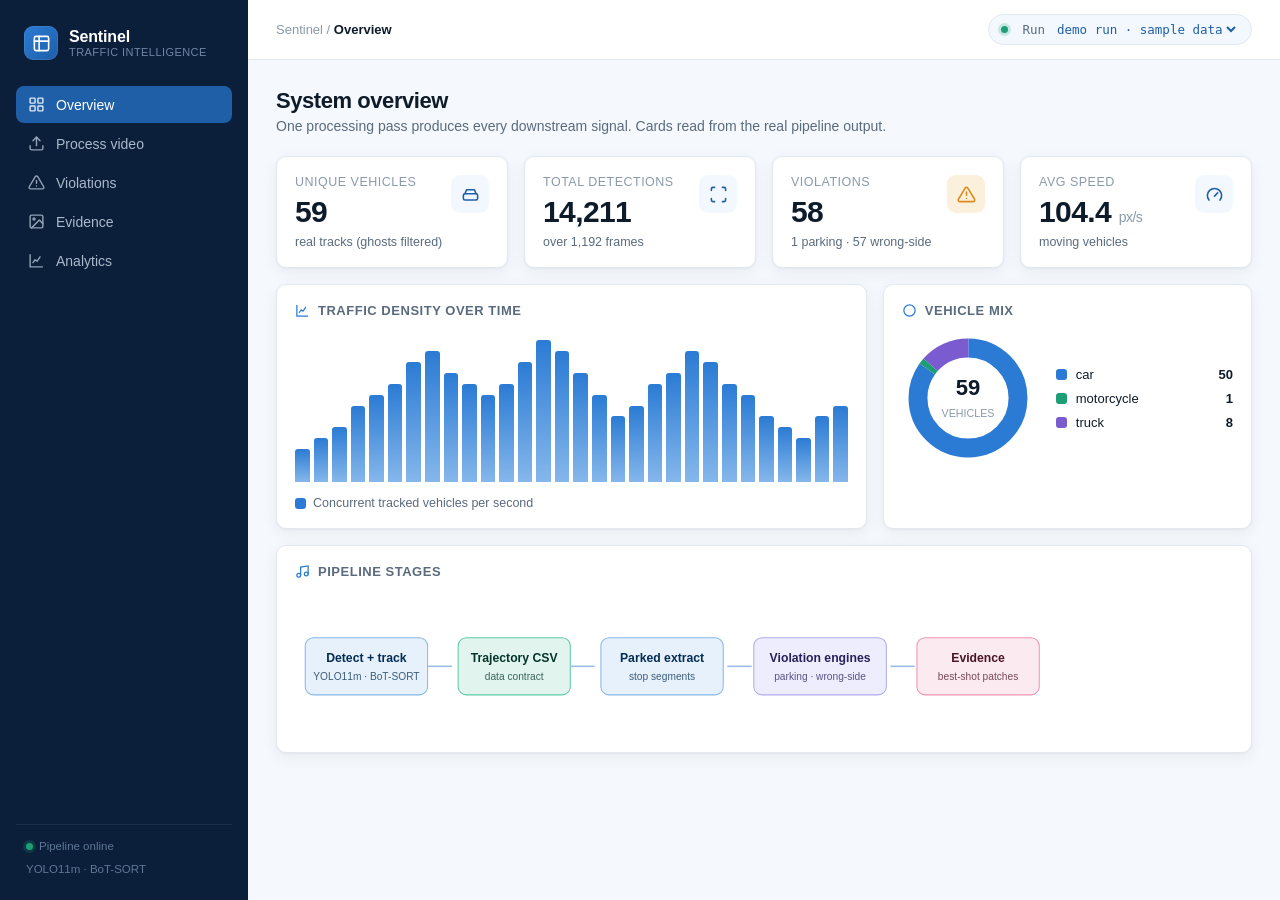
==== index-2.html @ f1db7c46 "Add files via upload" ====
<!DOCTYPE html>
<html lang="en">
<head>
<meta charset="utf-8">
<meta name="viewport" content="width=device-width, initial-scale=1">
<title>Traffic Violation Dashboard</title>
<style>
:root {
  --navy-900:#0B1F3A; --navy-800:#102a4c; --blue-600:#1E5FA8; --blue-500:#2B7BD4;
  --blue-100:#E6F1FB; --blue-50:#F2F8FD; --ink:#0E1B2A; --slate:#5A6B7E; --mist:#8A99AB;
  --line:#E2E9F1; --surface:#FFFFFF; --canvas:#F5F8FC;
  --amber:#E08A1E; --amber-bg:#FBF0DC; --green:#1D9E75; --green-bg:#E1F5EE;
  --red:#C8442E; --red-bg:#FBE9E5;
  --mono:ui-monospace,"SF Mono","Roboto Mono",Menlo,monospace;
  --sans:-apple-system,BlinkMacSystemFont,"Segoe UI",Roboto,Helvetica,Arial,sans-serif;
  --r:10px; --shadow:0 1px 2px rgba(11,31,58,.04),0 4px 16px rgba(11,31,58,.06);
}
*{box-sizing:border-box;margin:0;padding:0}
html,body{height:100%}
body{font-family:var(--sans);background:var(--canvas);color:var(--ink);-webkit-font-smoothing:antialiased;display:grid;grid-template-columns:248px 1fr;min-height:100vh}

.sidebar{background:var(--navy-900);color:#cdd9e8;display:flex;flex-direction:column;padding:22px 16px;position:sticky;top:0;height:100vh}
.brand{display:flex;align-items:center;gap:11px;padding:4px 8px 22px}
.brand .mark{width:34px;height:34px;border-radius:9px;background:linear-gradient(135deg,var(--blue-500),var(--blue-600));display:grid;place-items:center;flex:none;box-shadow:0 0 0 1px rgba(255,255,255,.08) inset}
.brand .mark svg{width:19px;height:19px}
.brand h1{font-size:16px;font-weight:600;color:#fff;letter-spacing:-.01em;line-height:1.1}
.brand .tag{font-size:11px;color:#6f87a6;letter-spacing:.04em;text-transform:uppercase}
.nav{display:flex;flex-direction:column;gap:2px;margin-top:4px}
.nav a{display:flex;align-items:center;gap:11px;padding:10px 12px;border-radius:8px;color:#aab9cc;text-decoration:none;font-size:14px;font-weight:450;transition:background .14s,color .14s}
.nav a svg{width:17px;height:17px;flex:none;opacity:.85}
.nav a:hover{background:rgba(255,255,255,.05);color:#e6eef8}
.nav a.active{background:var(--blue-600);color:#fff}
.sidebar .foot{margin-top:auto;font-size:11.5px;color:#5f7794;line-height:1.6;padding:12px 10px 0;border-top:1px solid rgba(255,255,255,.07)}
.dot-live{display:inline-block;width:7px;height:7px;border-radius:50%;background:var(--green);margin-right:6px;box-shadow:0 0 0 3px rgba(29,158,117,.2)}

.main{min-width:0;display:flex;flex-direction:column}
.topbar{height:60px;background:var(--surface);border-bottom:1px solid var(--line);display:flex;align-items:center;justify-content:space-between;padding:0 28px;position:sticky;top:0;z-index:10}
.topbar .crumb{font-size:13px;color:var(--mist)}
.topbar .crumb b{color:var(--ink);font-weight:600}
.run-pill{font-size:12.5px;font-family:var(--mono);color:var(--slate);background:var(--blue-50);border:1px solid var(--line);padding:6px 12px;border-radius:20px;display:flex;align-items:center;gap:8px}
.run-pill select{border:none;background:transparent;font:inherit;color:var(--blue-600);cursor:pointer;outline:none}
.content{padding:28px;max-width:1180px;width:100%}
.page{display:none}.page.show{display:block;animation:fade .25s ease}
@keyframes fade{from{opacity:0;transform:translateY(6px)}to{opacity:1;transform:none}}
.page-head{margin-bottom:22px}
.page-head h2{font-size:22px;font-weight:600;letter-spacing:-.02em}
.page-head p{color:var(--slate);font-size:14px;margin-top:4px}

.grid{display:grid;gap:16px}
.cols-4{grid-template-columns:repeat(4,1fr)}.cols-3{grid-template-columns:repeat(3,1fr)}.cols-2{grid-template-columns:1.6fr 1fr}
@media(max-width:1000px){.cols-4{grid-template-columns:repeat(2,1fr)}.cols-2,.cols-3{grid-template-columns:1fr}}
.card{background:var(--surface);border:1px solid var(--line);border-radius:var(--r);padding:18px;box-shadow:var(--shadow)}
.card h3{font-size:13px;font-weight:600;color:var(--slate);text-transform:uppercase;letter-spacing:.04em;margin-bottom:14px;display:flex;align-items:center;gap:8px}
.card h3 svg{width:15px;height:15px;color:var(--blue-500)}
.stat .label{font-size:12.5px;color:var(--mist);text-transform:uppercase;letter-spacing:.04em}
.stat .value{font-size:30px;font-weight:650;letter-spacing:-.02em;margin-top:6px;font-variant-numeric:tabular-nums}
.stat .value small{font-size:14px;color:var(--mist);font-weight:500}
.stat .sub{font-size:12.5px;color:var(--slate);margin-top:6px}
.stat .ic{float:right;width:38px;height:38px;border-radius:9px;background:var(--blue-50);display:grid;place-items:center}
.stat .ic svg{width:19px;height:19px;color:var(--blue-600)}
.stat.alert .ic{background:var(--amber-bg)}.stat.alert .ic svg{color:var(--amber)}

table{width:100%;border-collapse:collapse;font-size:13.5px}
th{text-align:left;font-size:11.5px;text-transform:uppercase;letter-spacing:.04em;color:var(--mist);font-weight:600;padding:0 14px 11px;border-bottom:1px solid var(--line)}
td{padding:13px 14px;border-bottom:1px solid var(--blue-50);vertical-align:middle}
tr:last-child td{border-bottom:none}
tr:hover td{background:var(--blue-50)}
.mono{font-family:var(--mono);font-size:12.5px}
.id-chip{font-family:var(--mono);font-size:12px;background:var(--navy-900);color:#bcd2ee;padding:3px 8px;border-radius:5px}
.badge{display:inline-flex;align-items:center;gap:6px;font-size:12px;font-weight:600;padding:4px 10px;border-radius:16px}
.badge.parking{background:var(--amber-bg);color:#8a5410}
.badge.wrong{background:var(--red-bg);color:#8f2a19}
.badge.cls{background:var(--blue-50);color:var(--blue-600)}
.conf-bar{height:6px;background:var(--line);border-radius:4px;width:70px;overflow:hidden;display:inline-block;vertical-align:middle}
.conf-bar>i{display:block;height:100%;background:var(--blue-500)}

.drop{border:2px dashed var(--sky-line,#85B7EB);border-radius:14px;background:var(--blue-50);padding:46px 20px;text-align:center;cursor:pointer;transition:background .15s,border-color .15s}
.drop:hover,.drop.over{background:#E9F3FD;border-color:var(--blue-500)}
.drop .big{width:54px;height:54px;border-radius:13px;background:#fff;box-shadow:var(--shadow);display:grid;place-items:center;margin:0 auto 14px}
.drop .big svg{width:26px;height:26px;color:var(--blue-600)}
.drop h4{font-size:16px;font-weight:600}
.drop p{color:var(--slate);font-size:13px;margin-top:5px}
.btn{font:inherit;font-weight:600;font-size:14px;border:none;cursor:pointer;padding:11px 20px;border-radius:9px;background:var(--blue-600);color:#fff;transition:background .14s}
.btn:hover{background:var(--blue-500)}.btn:disabled{background:var(--mist);cursor:default}
.btn.ghost{background:#fff;color:var(--blue-600);border:1px solid var(--line)}
.btn.sm{padding:8px 14px;font-size:13px}

.pipe-steps{display:flex;gap:0;margin-top:8px}
.pstep{flex:1;display:flex;flex-direction:column;align-items:center;gap:8px;position:relative}
.pstep:not(:last-child)::after{content:"";position:absolute;top:17px;left:50%;width:100%;height:2px;background:var(--line);z-index:0}
.pstep .ring{width:36px;height:36px;border-radius:50%;background:#fff;border:2px solid var(--line);display:grid;place-items:center;z-index:1;color:var(--mist);transition:all .2s}
.pstep .ring svg{width:16px;height:16px}
.pstep.active .ring{border-color:var(--blue-500);color:var(--blue-600);box-shadow:0 0 0 4px var(--blue-50)}
.pstep.done .ring{background:var(--green);border-color:var(--green);color:#fff}
.pstep .lbl{font-size:11px;color:var(--slate);font-weight:500;text-align:center}
.pstep.active .lbl,.pstep.done .lbl{color:var(--ink)}

.video-wrap{background:var(--navy-900);border-radius:var(--r);overflow:hidden;aspect-ratio:16/9;display:grid;place-items:center}
.video-wrap video{width:100%;height:100%;object-fit:contain}
.video-wrap .placeholder{color:#5f7794;font-size:13px;text-align:center}
.video-wrap .placeholder svg{width:30px;height:30px;margin-bottom:8px;opacity:.6}
.empty{text-align:center;padding:48px 20px;color:var(--mist)}
.empty svg{width:38px;height:38px;opacity:.4;margin-bottom:10px}
.empty p{font-size:14px}
.note{font-size:12.5px;color:var(--slate);background:var(--blue-50);border-left:3px solid #85B7EB;padding:10px 14px;border-radius:0 8px 8px 0;margin-top:14px}
.note.amber{background:var(--amber-bg);border-left-color:var(--amber);color:#7a4d10}
.legend{display:flex;gap:18px;flex-wrap:wrap;font-size:12.5px;color:var(--slate);margin-top:14px}
.legend span{display:flex;align-items:center;gap:7px}
.legend i{width:11px;height:11px;border-radius:3px}
.bars{display:flex;align-items:flex-end;gap:4px;height:150px;padding-top:8px}
.bars .bar{flex:1;background:linear-gradient(var(--blue-500),#85B7EB);border-radius:3px 3px 0 0;min-height:3px;transition:height .4s}
.bars .bar:hover{background:var(--blue-600)}
.donut-wrap{display:flex;align-items:center;gap:22px}
.donut{width:132px;height:132px;flex:none}
.donut-legend{display:flex;flex-direction:column;gap:9px;font-size:13px;flex:1}
.donut-legend .row{display:flex;align-items:center;gap:9px}
.donut-legend .row i{width:11px;height:11px;border-radius:3px;flex:none}
.donut-legend .row b{margin-left:auto;font-variant-numeric:tabular-nums}
.spinner{width:16px;height:16px;border:2px solid var(--blue-100);border-top-color:var(--blue-500);border-radius:50%;animation:spin .7s linear infinite;display:inline-block;vertical-align:middle}
@keyframes spin{to{transform:rotate(360deg)}}

/* zone drawer */
.mode-btn{font:inherit;font-size:13px;font-weight:600;padding:9px 14px;border-radius:8px;border:1px solid var(--line);background:#fff;color:var(--slate);cursor:pointer;display:inline-flex;align-items:center;gap:8px;transition:.14s}
.mode-btn i{width:12px;height:12px;border-radius:3px;flex:none}
.mode-btn.active[data-mode="parking"]{border-color:var(--red);background:var(--red-bg);color:#8f2a19}
.mode-btn.active[data-mode="road"]{border-color:var(--amber);background:var(--amber-bg);color:#8a5410}
.hint{font-size:12.5px;color:var(--blue-600);background:var(--blue-50);border-radius:8px;padding:9px 13px;margin-top:10px;font-weight:500}
.evidence-card{border:1px solid var(--line);border-radius:var(--r);overflow:hidden;background:#fff}
.evidence-card img{width:100%;display:block;background:var(--navy-900)}
.cite-head{padding:12px 14px 0}
.cite-body{padding:10px 14px 14px}
.cite-row{display:flex;justify-content:space-between;gap:12px;padding:5px 0;border-bottom:1px solid var(--blue-50);font-size:13px}
.cite-row:last-child{border-bottom:none}
.cite-k{color:var(--mist);font-weight:500}
.cite-v{color:var(--ink);font-weight:600;font-variant-numeric:tabular-nums;text-align:right}

</style>
</head>
<body data-active="dashboard">

<aside class="sidebar">
  <div class="brand">
    <div class="mark"><svg viewBox="0 0 24 24" fill="none" stroke="#fff" stroke-width="2" stroke-linecap="round" stroke-linejoin="round"><path d="M3 9h18M9 3v18"/><rect x="3" y="3" width="18" height="18" rx="2"/></svg></div>
    <div><h1>Sentinel</h1><div class="tag">Traffic intelligence</div></div>
  </div>
  <nav class="nav">
    <a data-page="dashboard" href="/dashboard"><svg viewBox="0 0 24 24" fill="none" stroke="currentColor" stroke-width="2"><rect x="3" y="3" width="7" height="7" rx="1"/><rect x="14" y="3" width="7" height="7" rx="1"/><rect x="3" y="14" width="7" height="7" rx="1"/><rect x="14" y="14" width="7" height="7" rx="1"/></svg>Overview</a>
    <a data-page="upload" href="/upload"><svg viewBox="0 0 24 24" fill="none" stroke="currentColor" stroke-width="2" stroke-linecap="round" stroke-linejoin="round"><path d="M21 15v4a2 2 0 0 1-2 2H5a2 2 0 0 1-2-2v-4"/><path d="M17 8l-5-5-5 5"/><path d="M12 3v12"/></svg>Process video</a>
    <a data-page="violations" href="/violations"><svg viewBox="0 0 24 24" fill="none" stroke="currentColor" stroke-width="2" stroke-linecap="round" stroke-linejoin="round"><path d="M10.29 3.86 1.82 18a2 2 0 0 0 1.71 3h16.94a2 2 0 0 0 1.71-3L13.71 3.86a2 2 0 0 0-3.42 0z"/><path d="M12 9v4M12 17h.01"/></svg>Violations</a>
    <a data-page="evidence" href="/evidence"><svg viewBox="0 0 24 24" fill="none" stroke="currentColor" stroke-width="2"><rect x="3" y="3" width="18" height="18" rx="2"/><circle cx="8.5" cy="8.5" r="1.5"/><path d="M21 15l-5-5L5 21" stroke-linecap="round" stroke-linejoin="round"/></svg>Evidence</a>
    <a data-page="analytics" href="/analytics"><svg viewBox="0 0 24 24" fill="none" stroke="currentColor" stroke-width="2"><path d="M3 3v18h18"/><path d="M7 15l3-4 3 2 4-6" stroke-linecap="round" stroke-linejoin="round"/></svg>Analytics</a>
  </nav>
  <div class="foot"><div><span class="dot-live"></span>Pipeline online</div><div style="margin-top:4px">YOLO11m · BoT-SORT</div></div>
</aside>

<div class="main">
  <header class="topbar">
    <div class="crumb">Sentinel / <b id="crumb">Overview</b></div>
    <div class="run-pill"><span class="dot-live"></span><span>Run</span><select id="runSelect"><option>no runs yet</option></select></div>
  </header>
  <div class="content">

    <!-- OVERVIEW -->
    <section class="page" id="page-dashboard">
      <div class="page-head"><h2>System overview</h2><p>One processing pass produces every downstream signal. Cards read from the real pipeline output.</p></div>
      <div class="grid cols-4" id="statCards"></div>
      <div class="grid cols-2" style="margin-top:16px">
        <div class="card"><h3><svg viewBox="0 0 24 24" fill="none" stroke="currentColor" stroke-width="2"><path d="M3 3v18h18"/><path d="M7 15l3-4 3 2 4-6" stroke-linecap="round" stroke-linejoin="round"/></svg>Traffic density over time</h3><div class="bars" id="ovDensity"></div><div class="legend"><span><i style="background:var(--blue-500)"></i>Concurrent tracked vehicles per second</span></div></div>
        <div class="card"><h3><svg viewBox="0 0 24 24" fill="none" stroke="currentColor" stroke-width="2"><circle cx="12" cy="12" r="9"/></svg>Vehicle mix</h3><div class="donut-wrap"><svg class="donut" id="ovDonut" viewBox="0 0 42 42"></svg><div class="donut-legend" id="ovDonutLegend"></div></div></div>
      </div>
      <div class="card" style="margin-top:16px"><h3><svg viewBox="0 0 24 24" fill="none" stroke="currentColor" stroke-width="2" stroke-linecap="round"><path d="M9 18V5l12-2v13"/><circle cx="6" cy="18" r="3"/><circle cx="18" cy="16" r="3"/></svg>Pipeline stages</h3><div id="archDiagram"></div></div>
    </section>

    <!-- UPLOAD -->
    <section class="page" id="page-upload">
      <div class="page-head"><h2>Process a traffic video</h2><p>Upload footage, draw parking zones and road lanes with flow arrows, then run the full violation pipeline.</p></div>
      <div class="grid cols-2">
        <div class="card">
          <input type="file" id="fileInput" accept="video/*" hidden>
          <div class="drop" id="drop"><div class="big"><svg viewBox="0 0 24 24" fill="none" stroke="currentColor" stroke-width="2" stroke-linecap="round" stroke-linejoin="round"><path d="M21 15v4a2 2 0 0 1-2 2H5a2 2 0 0 1-2-2v-4"/><path d="M17 8l-5-5-5 5"/><path d="M12 3v12"/></svg></div><h4 id="dropTitle">Drop a video here, or click to browse</h4><p id="dropSub">MP4 · runs YOLO11m + BoT-SORT + violation engines</p></div>
          <div style="display:flex;gap:10px;margin-top:16px"><button class="btn" id="runBtn" disabled>Run pipeline</button><button class="btn ghost" id="demoBtn">Load demo run</button></div>
          <div class="note amber">GPU note — detection is compute-heavy. On CPU, use a short, lower-resolution clip. The page polls for completion automatically.</div>
        </div>
        <div class="card">
          <h3><svg viewBox="0 0 24 24" fill="none" stroke="currentColor" stroke-width="2"><circle cx="12" cy="12" r="9"/></svg>Pipeline status</h3>
          <div class="pipe-steps" id="pipeSteps">
            <div class="pstep" data-s="0"><div class="ring"><svg viewBox="0 0 24 24" fill="none" stroke="currentColor" stroke-width="2" stroke-linecap="round" stroke-linejoin="round"><path d="M17 8l-5-5-5 5"/><path d="M12 3v12"/></svg></div><div class="lbl">Upload</div></div>
            <div class="pstep" data-s="1"><div class="ring"><svg viewBox="0 0 24 24" fill="none" stroke="currentColor" stroke-width="2"><path d="M12 2 2 7l10 5 10-5-10-5z"/><path d="M2 17l10 5 10-5" stroke-linecap="round" stroke-linejoin="round"/></svg></div><div class="lbl">Zones</div></div>
            <div class="pstep" data-s="2"><div class="ring"><svg viewBox="0 0 24 24" fill="none" stroke="currentColor" stroke-width="2"><rect x="3" y="5" width="18" height="14" rx="2"/><path d="M8 9l4 3-4 3" stroke-linecap="round" stroke-linejoin="round"/></svg></div><div class="lbl">Detect</div></div>
            <div class="pstep" data-s="3"><div class="ring"><svg viewBox="0 0 24 24" fill="none" stroke="currentColor" stroke-width="2" stroke-linecap="round" stroke-linejoin="round"><path d="M10.29 3.86 1.82 18a2 2 0 0 0 1.71 3h16.94a2 2 0 0 0 1.71-3L13.71 3.86a2 2 0 0 0-3.42 0z"/><path d="M12 9v4M12 17h.01"/></svg></div><div class="lbl">Violations</div></div>
            <div class="pstep" data-s="4"><div class="ring"><svg viewBox="0 0 24 24" fill="none" stroke="currentColor" stroke-width="2" stroke-linecap="round" stroke-linejoin="round"><path d="M20 6 9 17l-5-5"/></svg></div><div class="lbl">Evidence</div></div>
          </div>
          <div id="statusMsg" style="margin-top:18px;font-size:13.5px;color:var(--slate)">Waiting for a video.</div>
        </div>
      </div>

      <!-- ZONE DRAWER -->
      <div class="card" id="zoneCard" style="margin-top:16px;display:none">
        <h3><svg viewBox="0 0 24 24" fill="none" stroke="currentColor" stroke-width="2" stroke-linecap="round" stroke-linejoin="round"><path d="M12 2 2 7l10 5 10-5-10-5z"/><path d="M2 17l10 5 10-5M2 12l10 5 10-5"/></svg>Set up zones</h3>
        <p style="font-size:13px;color:var(--slate);margin:-6px 0 14px">The camera is static, so zones drawn on this frame hold for the whole clip. Choose a mode, click points to outline an area, then close it. Road lanes also need a flow-direction arrow.</p>
        <div style="display:flex;gap:18px;flex-wrap:wrap">
          <div style="flex:2;min-width:340px">
            <div style="display:flex;gap:10px;margin-bottom:12px;flex-wrap:wrap">
              <button class="mode-btn" data-mode="parking"><i style="background:var(--red)"></i>Parking zone</button>
              <button class="mode-btn" data-mode="road"><i style="background:var(--amber)"></i>Road lane + arrow</button>
              <button class="btn ghost sm" id="closeShapeBtn">Close shape</button>
              <button class="btn ghost sm" id="undoBtn">Undo</button>
            </div>
            <div id="canvasWrap" style="position:relative;border-radius:10px;overflow:hidden;background:var(--navy-900);line-height:0">
              <img id="frameImg" style="width:100%;display:block" alt="frame">
              <canvas id="zoneCanvas" style="position:absolute;inset:0;width:100%;height:100%;cursor:crosshair"></canvas>
            </div>
            <div class="hint" id="drawHint">Pick a mode above to start drawing.</div>
          </div>
          <div style="flex:1;min-width:200px">
            <div style="font-size:11.5px;text-transform:uppercase;letter-spacing:.04em;color:var(--mist);font-weight:600;margin-bottom:10px">Configured zones</div>
            <div id="zoneList"><div style="font-size:13px;color:var(--mist)">No zones yet. Drawing is optional — skip to process the whole frame.</div></div>
          </div>
        </div>
      </div>

      <div class="grid cols-2" style="margin-top:16px">
        <div class="card"><h3><svg viewBox="0 0 24 24" fill="none" stroke="currentColor" stroke-width="2"><rect x="2" y="4" width="20" height="16" rx="2"/><path d="M10 9l5 3-5 3z" stroke-linejoin="round"/></svg>Annotated output</h3><div class="video-wrap" id="annoWrap"><div class="placeholder"><svg viewBox="0 0 24 24" fill="none" stroke="currentColor" stroke-width="1.6"><rect x="2" y="4" width="20" height="16" rx="2"/><path d="M10 9l5 3-5 3z"/></svg><div>Boxes + IDs render here after processing</div></div></div></div>
        <div class="card"><h3><svg viewBox="0 0 24 24" fill="none" stroke="currentColor" stroke-width="2"><circle cx="5" cy="19" r="2"/><path d="M5 17c4-9 9-12 16-13" stroke-linecap="round"/></svg>Trajectory map</h3><div class="video-wrap" id="trajWrap"><div class="placeholder"><svg viewBox="0 0 24 24" fill="none" stroke="currentColor" stroke-width="1.6"><circle cx="5" cy="19" r="2"/><path d="M5 17c4-9 9-12 16-13"/></svg><div>Isolated motion-vector view</div></div></div></div>
      </div>
    </section>

    <!-- VIOLATIONS -->
    <section class="page" id="page-violations">
      <div class="page-head"><h2>Detected violations</h2><p>Illegal parking (5-point consensus) and wrong-side driving (vector alignment) from the real engines.</p></div>
      <div class="grid cols-2" id="violStats" style="margin-bottom:16px"></div>
      <div class="card"><h3 style="justify-content:space-between"><span style="display:flex;align-items:center;gap:8px"><svg viewBox="0 0 24 24" fill="none" stroke="currentColor" stroke-width="2" stroke-linecap="round" stroke-linejoin="round"><path d="M10.29 3.86 1.82 18a2 2 0 0 0 1.71 3h16.94a2 2 0 0 0 1.71-3L13.71 3.86a2 2 0 0 0-3.42 0z"/><path d="M12 9v4M12 17h.01"/></svg>Violation log</span><button class="btn ghost sm" id="dlCsvBtn"><svg viewBox="0 0 24 24" fill="none" stroke="currentColor" stroke-width="2" stroke-linecap="round" stroke-linejoin="round" style="width:14px;height:14px;margin-right:6px;vertical-align:-2px"><path d="M21 15v4a2 2 0 0 1-2 2H5a2 2 0 0 1-2-2v-4"/><path d="M7 10l5 5 5-5"/><path d="M12 15V3"/></svg>Download CSV</button></h3><div id="violTable"></div></div>
    </section>

    <!-- EVIDENCE -->
    <section class="page" id="page-evidence">
      <div class="page-head"><h2>Evidence patches</h2><p>The harvester picks the sharpest, largest frame per violator and writes a citation sidecar.</p></div>
      <div class="grid cols-3" id="evidenceGrid"></div>
    </section>

    <!-- ANALYTICS -->
    <section class="page" id="page-analytics">
      <div class="page-head"><h2>Analytics &amp; reporting</h2><p>Aggregate trends over the trajectory records.</p></div>
      <div class="grid cols-3" id="anStats" style="margin-bottom:16px"></div>
      <div class="grid cols-2">
        <div class="card"><h3><svg viewBox="0 0 24 24" fill="none" stroke="currentColor" stroke-width="2"><path d="M3 3v18h18"/><path d="M7 15l3-4 3 2 4-6" stroke-linecap="round" stroke-linejoin="round"/></svg>Traffic density timeline</h3><div class="bars" id="anDensity"></div></div>
        <div class="card"><h3><svg viewBox="0 0 24 24" fill="none" stroke="currentColor" stroke-width="2"><path d="M10.29 3.86 1.82 18a2 2 0 0 0 1.71 3h16.94a2 2 0 0 0 1.71-3L13.71 3.86a2 2 0 0 0-3.42 0z" stroke-linejoin="round"/></svg>Violations by type</h3><div id="anViolMix"></div></div>
      </div>
    </section>

  </div>
</div>

<script>
const __DEMO__ = {
  summary:{unique_vehicles:59,total_detections:14211,frames:1192,class_breakdown:{car:50,motorcycle:1,truck:8},n_parking:1,n_wrong_side:57},
  violations:[
    {tracker_id:6,type:"Illegal parking",vehicle_class:"car",timestamp_sec:1.48,detail:"zone #1 \u00b7 4/5 pts \u00b7 9.16s",confidence:0.8},
    {tracker_id:101,type:"Wrong-side driving",vehicle_class:"truck",timestamp_sec:47.12,detail:"lane #2 \u00b7 172.0\u00b0 vs legal 0.0\u00b0",confidence:0.96},
    {tracker_id:103,type:"Wrong-side driving",vehicle_class:"car",timestamp_sec:43.52,detail:"lane #2 \u00b7 168.4\u00b0 vs legal 0.0\u00b0",confidence:0.94},
    {tracker_id:104,type:"Wrong-side driving",vehicle_class:"car",timestamp_sec:47.16,detail:"lane #2 \u00b7 175.2\u00b0 vs legal 0.0\u00b0",confidence:0.97},
    {tracker_id:110,type:"Wrong-side driving",vehicle_class:"truck",timestamp_sec:47.44,detail:"lane #2 \u00b7 178.0\u00b0 vs legal 0.0\u00b0",confidence:0.99}
  ],
  analytics:{density_over_time:[3,4,5,7,8,9,11,12,10,9,8,9,11,13,12,10,8,6,7,9,10,12,11,9,8,6,5,4,6,7].map((c,i)=>({t:i,count:c})),avg_speed_px_sec:104.4,peak_concurrent:22},
  evidence:[
    {image:"",filename:"best_shot_id_101_truck.jpg",citation:"VIOLATION TYPE  : WRONG-SIDE DRIVING\nTRACKER ID      : 101\nVEHICLE CLASS   : TRUCK\nEVIDENCE FRAME  : 1178\nEVIDENCE TIME   : 47.12 seconds from video start\nRESOLUTION AREA : 84231 pixels\nVECTOR MOTION METRICS:\n  \u2022 Vehicle Direction: 188.0\u00b0\n  \u2022 Allowed Direction: 0.0\u00b0\n  \u2022 Deviation Angle  : 172.0\u00b0 against legal lane flow\n  \u2022 Target Zone ID   : Road Lane #2"}
  ]
};
window.fetch = function(url){url=String(url);const J=o=>Promise.resolve({ok:true,json:()=>Promise.resolve(o)});
  if(url.endsWith('/summary'))return J(__DEMO__.summary);
  if(url.endsWith('/violations'))return J(__DEMO__.violations);
  if(url.endsWith('/analytics'))return J(__DEMO__.analytics);
  if(url.endsWith('/evidence'))return J(__DEMO__.evidence);
  if(url.endsWith('/api/runs'))return J([]);
  if(url.endsWith('/api/demo'))return J(__DEMO__);
  if(url.includes('/api/upload'))return J({run_id:"demo",image:"",width:1280,height:720});
  if(url.includes('/process'))return J({run_id:"demo",status:"queued"});
  return J({});};
</script>
<script>
const $ = (s, r = document) => r.querySelector(s);
const $$ = (s, r = document) => [...r.querySelectorAll(s)];
const fmt = n => Number(n).toLocaleString();
const CRUMBS = { dashboard: "Overview", upload: "Process video", violations: "Violations", evidence: "Evidence", analytics: "Analytics" };
const VCOLORS = { car: "#2B7BD4", motorcycle: "#1D9E75", bus: "#E08A1E", truck: "#7A5BD0", bicycle: "#C8442E", person: "#8A99AB" };

let STATE = { runId: null, data: null };

function showPage(p) {
  $$(".page").forEach(x => x.classList.remove("show"));
  $("#page-" + p)?.classList.add("show");
  $$(".nav a").forEach(a => a.classList.toggle("active", a.dataset.page === p));
  $("#crumb").textContent = CRUMBS[p] || "Overview";
  try { if (location.protocol !== "file:") history.replaceState({}, "", "/" + p); } catch (e) {}
  render(p);
}
$$(".nav a").forEach(a => a.addEventListener("click", e => { e.preventDefault(); showPage(a.dataset.page); }));
const currentPage = () => $$(".page.show")[0]?.id.replace("page-", "") || document.body.dataset.active || "dashboard";

async function loadRuns() {
  try {
    const runs = await fetch("/api/runs").then(r => r.json());
    const done = runs.filter(r => r.status === "done");
    const sel = $("#runSelect");
    if (done.length) {
      sel.innerHTML = done.map(r => `<option value="${r.run_id}">${r.video} · ${r.run_id.slice(0, 15)}</option>`).join("");
      sel.onchange = () => selectRun(sel.value);
      if (!STATE.runId || STATE.runId === "demo") await selectRun(done[0].run_id);
    }
    return runs;
  } catch { return []; }
}
async function selectRun(id) {
  if (!id || id === "undefined") return;
  STATE.runId = id;
  const [summary, violations, analytics, evidence] = await Promise.all([
    fetch(`/api/runs/${id}/summary`).then(r => r.json()),
    fetch(`/api/runs/${id}/violations`).then(r => r.json()),
    fetch(`/api/runs/${id}/analytics`).then(r => r.json()),
    fetch(`/api/runs/${id}/evidence`).then(r => r.json()),
  ]);
  STATE.data = { summary, violations, analytics, evidence };
  // re-render whatever page is showing, with the real run's data
  render(currentPage());
}
async function loadDemo() {
  const d = await fetch("/api/demo").then(r => r.json());
  STATE.runId = "demo"; STATE.data = d;
  $("#runSelect").innerHTML = `<option>demo run · sample data</option>`;
  render(currentPage());
}

function render(p) {
  if (!STATE.data) return;
  const { summary, violations, analytics, evidence } = STATE.data;
  if (p === "dashboard") renderDashboard(summary, violations, analytics);
  if (p === "violations") renderViolations(violations);
  if (p === "evidence") renderEvidence(evidence);
  if (p === "analytics") renderAnalytics(analytics, violations);
}

const IC = {
  obj: `<svg viewBox="0 0 24 24" fill="none" stroke="currentColor" stroke-width="2"><rect x="3" y="11" width="18" height="8" rx="2"/><path d="M5 11l2-5h10l2 5" stroke-linecap="round" stroke-linejoin="round"/></svg>`,
  det: `<svg viewBox="0 0 24 24" fill="none" stroke="currentColor" stroke-width="2"><path d="M3 7V5a2 2 0 0 1 2-2h2M17 3h2a2 2 0 0 1 2 2v2M21 17v2a2 2 0 0 1-2 2h-2M7 21H5a2 2 0 0 1-2-2v-2" stroke-linecap="round"/></svg>`,
  alert: `<svg viewBox="0 0 24 24" fill="none" stroke="currentColor" stroke-width="2" stroke-linecap="round" stroke-linejoin="round"><path d="M10.29 3.86 1.82 18a2 2 0 0 0 1.71 3h16.94a2 2 0 0 0 1.71-3L13.71 3.86a2 2 0 0 0-3.42 0z"/><path d="M12 9v4M12 17h.01"/></svg>`,
  speed: `<svg viewBox="0 0 24 24" fill="none" stroke="currentColor" stroke-width="2"><path d="M12 14l4-4M5 19a9 9 0 1 1 14 0" stroke-linecap="round"/></svg>`,
};
function statCard({ label, value, unit, sub, icon, alert }) {
  return `<div class="card stat ${alert ? 'alert' : ''}"><div class="ic">${icon}</div><div class="label">${label}</div><div class="value">${value}${unit ? ` <small>${unit}</small>` : ""}</div>${sub ? `<div class="sub">${sub}</div>` : ""}</div>`;
}

function renderDashboard(s, v, a) {
  $("#statCards").innerHTML = [
    statCard({ label: "Unique vehicles", value: fmt(s.unique_vehicles || 0), sub: "real tracks (ghosts filtered)", icon: IC.obj }),
    statCard({ label: "Total detections", value: fmt(s.total_detections || 0), sub: `over ${fmt(s.frames || 0)} frames`, icon: IC.det }),
    statCard({ label: "Violations", value: (s.n_parking || 0) + (s.n_wrong_side || 0), sub: `${s.n_parking || 0} parking · ${s.n_wrong_side || 0} wrong-side`, icon: IC.alert, alert: true }),
    statCard({ label: "Avg speed", value: a.avg_speed_px_sec || 0, unit: "px/s", sub: "moving vehicles", icon: IC.speed }),
  ].join("");
  drawBars("#ovDensity", (a.density_over_time || []).map(d => d.count));
  drawDonut(s.class_breakdown || {});
  drawArch();
}
function drawBars(sel, vals) {
  const max = Math.max(...vals, 1);
  $(sel).innerHTML = vals.map(v => `<div class="bar" style="height:${Math.max(3, v / max * 100)}%" title="${v}"></div>`).join("");
}
function drawDonut(bd) {
  const e = Object.entries(bd), total = e.reduce((s, [, v]) => s + v, 0) || 1;
  let acc = 0;
  const segs = e.map(([k, v]) => { const len = v / total * 100; const s = `<circle cx="21" cy="21" r="15.915" fill="transparent" stroke="${VCOLORS[k] || '#8A99AB'}" stroke-width="6" stroke-dasharray="${len} ${100 - len}" stroke-dashoffset="${25 - acc}"/>`; acc += len; return s; }).join("");
  $("#ovDonut").innerHTML = `<circle cx="21" cy="21" r="15.915" fill="transparent" stroke="#EEF3F9" stroke-width="6"/>${segs}<text x="21" y="20" text-anchor="middle" font-size="7" font-weight="700" fill="#0E1B2A">${total}</text><text x="21" y="27" text-anchor="middle" font-size="3.4" fill="#8A99AB">VEHICLES</text>`;
  $("#ovDonutLegend").innerHTML = e.map(([k, v]) => `<div class="row"><i style="background:${VCOLORS[k] || '#8A99AB'}"></i>${k}<b>${v}</b></div>`).join("") || `<div style="color:var(--mist);font-size:13px">No data</div>`;
}
function drawArch() {
  const box = (x, w, t, s, fill, stroke, ink) => `<rect x="${x}" y="40" width="${w}" height="56" rx="8" fill="${fill}" stroke="${stroke}"/><text x="${x + w / 2}" y="64" text-anchor="middle" font-size="12" font-weight="600" fill="${ink}">${t}</text><text x="${x + w / 2}" y="81" text-anchor="middle" font-size="10" fill="${ink}" opacity=".75">${s}</text>`;
  const arr = x => `<line x1="${x}" y1="68" x2="${x + 24}" y2="68" stroke="#9DBEE8" stroke-width="1.6"/>`;
  $("#archDiagram").innerHTML = `<svg viewBox="0 0 920 130" style="width:100%;height:auto;margin-top:4px">
    ${box(10, 120, "Detect + track", "YOLO11m · BoT-SORT", "#E6F1FB", "#85B7EB", "#042C53")}${arr(130)}
    ${box(160, 110, "Trajectory CSV", "data contract", "#E1F5EE", "#5DCAA5", "#04342C")}${arr(270)}
    ${box(300, 120, "Parked extract", "stop segments", "#E6F1FB", "#85B7EB", "#042C53")}${arr(424)}
    ${box(450, 130, "Violation engines", "parking · wrong-side", "#EEEDFE", "#AFA9EC", "#26215C")}${arr(584)}
    ${box(610, 120, "Evidence", "best-shot patches", "#FBEAF0", "#ED93B1", "#4B1528")}
  </svg>`;
}

const VBADGE = { "Illegal parking": "parking", "Wrong-side driving": "wrong" };
function renderViolations(v) {
  const np = v.filter(x => x.type === "Illegal parking").length, nw = v.filter(x => x.type === "Wrong-side driving").length;
  $("#violStats").innerHTML = [
    statCard({ label: "Illegal parking", value: np, sub: "5-point consensus", icon: IC.alert, alert: np > 0 }),
    statCard({ label: "Wrong-side driving", value: nw, sub: "vector alignment", icon: IC.alert, alert: nw > 0 }),
  ].join("");
  if (!v.length) { $("#violTable").innerHTML = emptyState("No violations in this run."); const b=$("#dlCsvBtn"); if(b) b.style.display="none"; return; }
  const b = $("#dlCsvBtn");
  if (b) { b.style.display = ""; b.onclick = () => downloadViolationsCsv(v); }
  $("#violTable").innerHTML = `<table><thead><tr><th>Track</th><th>Type</th><th>Vehicle</th><th>Time</th><th>Confidence</th><th>Detail</th></tr></thead><tbody>${v.map(x => `<tr>
    <td><span class="id-chip">#${x.tracker_id}</span></td>
    <td><span class="badge ${VBADGE[x.type] || 'parking'}">${x.type}</span></td>
    <td><span class="badge cls">${x.vehicle_class}</span></td>
    <td class="mono">${Number(x.timestamp_sec).toFixed(1)}s</td>
    <td><span class="conf-bar"><i style="width:${Math.round(x.confidence * 100)}%"></i></span> <span class="mono">${Number(x.confidence).toFixed(2)}</span></td>
    <td style="color:var(--slate);font-size:12.5px">${x.detail}</td></tr>`).join("")}</tbody></table>`;
}

// Build a CSV from the currently displayed violations and trigger a download.
function downloadViolationsCsv(rows) {
  const cols = ["tracker_id", "type", "vehicle_class", "timestamp_sec", "confidence", "detail"];
  const esc = s => `"${String(s ?? "").replace(/"/g, '""')}"`;
  const lines = [cols.join(",")];
  rows.forEach(r => lines.push(cols.map(c => esc(r[c])).join(",")));
  const blob = new Blob([lines.join("\n")], { type: "text/csv;charset=utf-8;" });
  const url = URL.createObjectURL(blob);
  const a = document.createElement("a");
  const stamp = (STATE.runId && STATE.runId !== "demo") ? STATE.runId : "demo";
  a.href = url; a.download = `violations_${stamp}.csv`;
  document.body.appendChild(a); a.click(); document.body.removeChild(a);
  URL.revokeObjectURL(url);
}

function renderEvidence(ev) {
  if (!ev || !ev.length) { $("#evidenceGrid").innerHTML = emptyState("No evidence patches yet. They appear after a run with violations."); return; }
  $("#evidenceGrid").innerHTML = ev.map(e => {
    const fields = parseCitation(e.citation || "");
    const vtype = fields["VIOLATION TYPE"] || "Violation";
    const rows = Object.entries(fields)
      .filter(([k]) => k !== "VIOLATION TYPE" && !/^=/.test(k))
      .map(([k, v]) => `<div class="cite-row"><span class="cite-k">${titleCase(k)}</span><span class="cite-v">${v}</span></div>`)
      .join("");
    return `<div class="evidence-card">
      <img src="${e.image}" alt="${e.filename}">
      <div class="cite-head"><span class="badge ${/parking/i.test(vtype) ? 'parking' : 'wrong'}">${titleCase(vtype)}</span></div>
      <div class="cite-body">${rows}</div>
    </div>`;
  }).join("");
}
// turn the raw citation .txt into {KEY: value} pairs, skipping divider lines
function parseCitation(txt) {
  const out = {};
  txt.split("\n").forEach(line => {
    const t = line.trim();
    if (!t || /^[=\-]+$/.test(t) || /CITATION TICKET/i.test(t)) return;
    const isBullet = t.startsWith("•");
    const idx = t.indexOf(":");
    if (idx === -1) return;
    let k = t.slice(0, idx).replace(/^•\s*/, "").trim();
    let v = t.slice(idx + 1).trim();
    out[(isBullet ? "  " : "") + k] = v;
  });
  return out;
}
function titleCase(s) {
  return String(s).toLowerCase().replace(/\b\w/g, c => c.toUpperCase()).replace(/\bId\b/, "ID");
}

function renderAnalytics(a, v) {
  $("#anStats").innerHTML = [
    statCard({ label: "Peak concurrent", value: a.peak_concurrent || 0, sub: "vehicles in frame", icon: IC.obj }),
    statCard({ label: "Avg speed", value: a.avg_speed_px_sec || 0, unit: "px/s", sub: "moving vehicles", icon: IC.speed }),
    statCard({ label: "Total violations", value: v.length, sub: "this run", icon: IC.alert, alert: v.length > 0 }),
  ].join("");
  drawBars("#anDensity", (a.density_over_time || []).map(d => d.count));
  const counts = {}; v.forEach(x => counts[x.type] = (counts[x.type] || 0) + 1);
  const max = Math.max(...Object.values(counts), 1);
  const C = { "Wrong-side driving": "#C8442E", "Illegal parking": "#E08A1E" };
  $("#anViolMix").innerHTML = Object.keys(counts).length ? Object.entries(counts).map(([k, n]) => `<div style="margin-bottom:14px"><div style="display:flex;justify-content:space-between;font-size:13px;margin-bottom:5px"><span>${k}</span><b class="mono">${n}</b></div><div style="height:9px;background:var(--line);border-radius:5px;overflow:hidden"><i style="display:block;height:100%;width:${n / max * 100}%;background:${C[k] || '#2B7BD4'}"></i></div></div>`).join("") : emptyState("No violations to chart.");
}
function emptyState(m) { return `<div class="empty"><svg viewBox="0 0 24 24" fill="none" stroke="currentColor" stroke-width="1.6"><circle cx="11" cy="11" r="7"/><path d="M21 21l-4-4" stroke-linecap="round"/></svg><p>${m}</p></div>`; }

// =================== UPLOAD + POLYGON DRAWER (mirrors polygon.py) ===================
const drop = $("#drop"), fileInput = $("#fileInput"), runBtn = $("#runBtn");
let ctx = null, canvas = null;
// RUN.zones uses the SAME schema as polygon.py: {zone_id, zone_type, polygon:[[x,y]], legal_vector}
let RUN = { id: null, fw: 0, fh: 0, zones: [], mode: null, poly: [], closed: false, vecStart: null, awaitingVector: false };

if (drop) {
  drop.addEventListener("click", () => fileInput.click());
  ["dragover", "dragenter"].forEach(e => drop.addEventListener(e, ev => { ev.preventDefault(); drop.classList.add("over"); }));
  ["dragleave", "drop"].forEach(e => drop.addEventListener(e, ev => { ev.preventDefault(); drop.classList.remove("over"); }));
  drop.addEventListener("drop", ev => { if (ev.dataTransfer.files[0]) setFile(ev.dataTransfer.files[0]); });
  fileInput.addEventListener("change", () => fileInput.files[0] && setFile(fileInput.files[0]));
  runBtn.addEventListener("click", startProcessing);
  $("#demoBtn").addEventListener("click", () => { loadDemo(); setSteps(4); $("#statusMsg").innerHTML = "Demo run loaded with sample data."; });
  setupCanvas();
  $$(".mode-btn").forEach(b => b.addEventListener("click", () => setMode(b.dataset.mode)));
  $("#closeShapeBtn").addEventListener("click", closeShape);
  $("#undoBtn").addEventListener("click", undo);
}

async function setFile(f) {
  $("#dropTitle").textContent = f.name;
  $("#dropSub").textContent = (f.size / 1e6).toFixed(1) + " MB · uploading…";
  runBtn.disabled = true; setSteps(0);
  const fd = new FormData(); fd.append("video", f);
  $("#statusMsg").innerHTML = `<span class="spinner"></span> Uploading & grabbing a frame…`;
  try {
    const resp = await fetch("/api/upload", { method: "POST", body: fd });
    if (!resp.ok) {
      let msg = `Upload failed (HTTP ${resp.status})`;
      try { const e = await resp.json(); if (e.detail) msg = e.detail; } catch {}
      $("#statusMsg").innerHTML = msg;
      return;
    }
    const res = await resp.json();
    if (!res.run_id) { $("#statusMsg").innerHTML = "Upload returned no run id — check the server log."; return; }
    RUN = { id: res.run_id, fw: res.width, fh: res.height, zones: [], mode: null, poly: [], closed: false, vecStart: null, awaitingVector: false };
    const img = $("#frameImg"); img.onload = () => sizeCanvas(); img.src = res.image;
    $("#zoneCard").style.display = "block";
    $("#dropSub").textContent = `${(f.size / 1e6).toFixed(1)} MB · ${res.width}×${res.height} · draw zones below (optional)`;
    $("#statusMsg").innerHTML = "Frame ready. Draw zones, or press Run pipeline.";
    runBtn.disabled = false; setSteps(1);
  } catch (err) { $("#statusMsg").innerHTML = "Upload failed — is the server running? " + err; }
}

function setupCanvas() {
  canvas = $("#zoneCanvas"); if (!canvas) return;
  ctx = canvas.getContext("2d");
  canvas.addEventListener("click", onClick);
  window.addEventListener("resize", sizeCanvas);
}
function sizeCanvas() { const img = $("#frameImg"); if (!canvas || !ctx || !img || !img.clientWidth) return; canvas.width = img.clientWidth; canvas.height = img.clientHeight; redraw(); }
function toFrame(dx, dy) { return [Math.round(dx * RUN.fw / canvas.width), Math.round(dy * RUN.fh / canvas.height)]; }
function toDisp(fx, fy) { return [fx * canvas.width / RUN.fw, fy * canvas.height / RUN.fh]; }

function setMode(m) {
  RUN.mode = m; RUN.poly = []; RUN.closed = false; RUN.vecStart = null; RUN.awaitingVector = false;
  $$(".mode-btn").forEach(b => b.classList.toggle("active", b.dataset.mode === m));
  $("#drawHint").textContent = m === "parking"
    ? "Parking mode — click points to outline the no-parking area, then Close shape."
    : "Road mode — outline the lane, Close shape, then click TWO points for the legal flow arrow (tail → head).";
  redraw();
}
function onClick(e) {
  if (!RUN.mode) { $("#drawHint").textContent = "Pick a mode first (Parking zone or Road lane)."; return; }
  const r = canvas.getBoundingClientRect();
  const pt = toFrame(e.clientX - r.left, e.clientY - r.top);
  if (RUN.awaitingVector) {           // road-lane arrow: two clicks
    if (!RUN.vecStart) { RUN.vecStart = pt; $("#drawHint").textContent = "Now click the arrowhead (direction of legal flow)."; }
    else { commitRoad(RUN.vecStart, pt); }
    redraw(); return;
  }
  if (RUN.closed) return;
  RUN.poly.push(pt); redraw();
}
function closeShape() {
  if (RUN.poly.length < 3) { $("#drawHint").textContent = "Need at least 3 points."; return; }
  RUN.closed = true;
  if (RUN.mode === "parking") { commitParking(); }
  else { RUN.awaitingVector = true; $("#drawHint").textContent = "Lane closed. Click TWO points for the flow arrow (tail → head)."; }
  redraw();
}
function commitParking() {
  RUN.zones.push({ zone_id: RUN.zones.length + 1, zone_type: "illegal_parking", polygon: RUN.poly.slice(), legal_vector: null });
  resetDrawing(); persist();
}
function commitRoad(start, end) {
  RUN.zones.push({ zone_id: RUN.zones.length + 1, zone_type: "road_lane", polygon: RUN.poly.slice(), legal_vector: { start, end } });
  resetDrawing(); persist();
}
function resetDrawing() { RUN.poly = []; RUN.closed = false; RUN.vecStart = null; RUN.awaitingVector = false; renderZoneList(); }
function undo() {
  if (RUN.awaitingVector && RUN.vecStart) { RUN.vecStart = null; }
  else if (RUN.awaitingVector) { RUN.awaitingVector = false; RUN.closed = false; }
  else if (RUN.poly.length) { RUN.poly.pop(); }
  else if (RUN.zones.length) { const z = RUN.zones.pop(); renderZoneList(); persist(); }
  redraw();
}
function redraw() {
  if (!ctx) return;
  ctx.clearRect(0, 0, canvas.width, canvas.height);
  RUN.zones.forEach(z => {
    const col = z.zone_type === "road_lane" ? "#E08A1E" : "#C8442E";
    drawPoly(z.polygon, col, true, `${z.zone_type === "road_lane" ? "Lane" : "Parking"} #${z.zone_id}`);
    if (z.legal_vector) drawArrow(z.legal_vector.start, z.legal_vector.end, "#1E5FA8");
  });
  if (RUN.poly.length) {
    const col = RUN.mode === "road" ? "#E08A1E" : "#C8442E";
    drawPoly(RUN.poly, col, RUN.closed, null, true);
  }
  if (RUN.vecStart) { const [x, y] = toDisp(...RUN.vecStart); ctx.beginPath(); ctx.arc(x, y, 5, 0, 7); ctx.fillStyle = "#1E5FA8"; ctx.fill(); }
}
function drawPoly(pts, color, fill, label, dots) {
  if (!pts.length) return;
  ctx.beginPath();
  pts.forEach((p, i) => { const [x, y] = toDisp(p[0], p[1]); i ? ctx.lineTo(x, y) : ctx.moveTo(x, y); });
  if (fill) ctx.closePath();
  ctx.lineWidth = 2; ctx.strokeStyle = color; ctx.stroke();
  if (fill) { ctx.fillStyle = color + "33"; ctx.fill(); }
  if (dots) pts.forEach(p => { const [x, y] = toDisp(p[0], p[1]); ctx.beginPath(); ctx.arc(x, y, 4, 0, 7); ctx.fillStyle = color; ctx.fill(); });
  if (label) { const [x, y] = toDisp(pts[0][0], pts[0][1]); ctx.fillStyle = color; ctx.font = "600 12px -apple-system,sans-serif"; ctx.fillText(label, x + 6, y - 6); }
}
function drawArrow(s, e, color) {
  const [x1, y1] = toDisp(...s), [x2, y2] = toDisp(...e);
  ctx.beginPath(); ctx.moveTo(x1, y1); ctx.lineTo(x2, y2); ctx.strokeStyle = color; ctx.lineWidth = 3; ctx.stroke();
  const ang = Math.atan2(y2 - y1, x2 - x1), L = 12;
  ctx.beginPath(); ctx.moveTo(x2, y2);
  ctx.lineTo(x2 - L * Math.cos(ang - 0.4), y2 - L * Math.sin(ang - 0.4));
  ctx.moveTo(x2, y2); ctx.lineTo(x2 - L * Math.cos(ang + 0.4), y2 - L * Math.sin(ang + 0.4));
  ctx.stroke();
}
function renderZoneList() {
  if (!RUN.zones.length) { $("#zoneList").innerHTML = `<div style="font-size:13px;color:var(--mist)">No zones yet. Drawing is optional.</div>`; return; }
  $("#zoneList").innerHTML = RUN.zones.map((z, i) => `<div style="display:flex;align-items:center;gap:9px;padding:9px 11px;border:1px solid var(--line);border-radius:8px;margin-bottom:8px;background:var(--blue-50)">
    <i style="width:11px;height:11px;border-radius:3px;background:${z.zone_type === 'road_lane' ? '#E08A1E' : '#C8442E'};flex:none"></i>
    <div style="flex:1"><div style="font-size:13px;font-weight:600">${z.zone_type === 'road_lane' ? 'Road lane' : 'Parking'} #${z.zone_id}</div><div style="font-size:11.5px;color:var(--mist)">${z.polygon.length} pts${z.legal_vector ? ' · has arrow' : ''}</div></div>
    <button onclick="removeZone(${i})" style="border:none;background:none;cursor:pointer;color:var(--mist);font-size:18px;line-height:1">×</button></div>`).join("");
}
window.removeZone = i => { RUN.zones.splice(i, 1); RUN.zones.forEach((z, k) => z.zone_id = k + 1); renderZoneList(); redraw(); persist(); };
function persist() { /* zones are sent at process time; nothing to persist mid-draw */ }

function setSteps(active) { $$("#pipeSteps .pstep").forEach(s => { const i = +s.dataset.s; s.classList.toggle("done", i < active); s.classList.toggle("active", i === active); }); }
async function startProcessing() {
  if (!RUN.id) return;
  runBtn.disabled = true; setSteps(2);
  $("#statusMsg").innerHTML = `<span class="spinner"></span> Running pipeline…${RUN.zones.length ? ` (${RUN.zones.length} zone${RUN.zones.length > 1 ? 's' : ''})` : ''}`;
  try {
    await fetch(`/api/runs/${RUN.id}/process`, { method: "POST", headers: { "Content-Type": "application/json" }, body: JSON.stringify({ zones: RUN.zones }) });
  } catch { $("#statusMsg").innerHTML = "Could not start processing."; runBtn.disabled = false; return; }
  poll(RUN.id);
}
async function poll(id) {
  if (!id || id === "undefined") { $("#statusMsg").innerHTML = "No valid run to track. Re-upload the video."; runBtn.disabled = false; return; }
  const tick = async () => {
    const r = await fetch(`/api/runs/${id}`).then(r => r.json());
    const stepMap = { "Detection & tracking": 2, "Parked-vehicle extraction": 3, "Violation engines": 3, "Evidence harvesting": 4 };
    if (r.status === "done") {
      setSteps(4);
      $("#statusMsg").innerHTML = "✓ Pipeline complete." + (r.warn ? ` <span style="color:var(--amber)">(${r.warn})</span>` : "");
      if (r.annotated) $("#annoWrap").innerHTML = `<video controls src="/dash_output/${id}/${r.annotated}"></video>`;
      if (r.trajectory_map) $("#trajWrap").innerHTML = `<video controls src="/dash_output/${id}/${r.trajectory_map}"></video>`;
      await loadRuns(); await selectRun(id); return;
    }
    if (r.status === "error") { $("#statusMsg").innerHTML = `Pipeline failed — ${r.error}`; runBtn.disabled = false; return; }
    if (r.step && stepMap[r.step]) setSteps(stepMap[r.step]);
    $("#statusMsg").innerHTML = `<span class="spinner"></span> ${r.step || "Processing"}…`;
    setTimeout(tick, 1500);
  };
  tick();
}

(async function init() {
  const runs = await loadRuns();
  if (!runs.some(r => r.status === "done")) await loadDemo();
  showPage(document.body.dataset.active || "dashboard");
})();

</script>
</body>
</html>
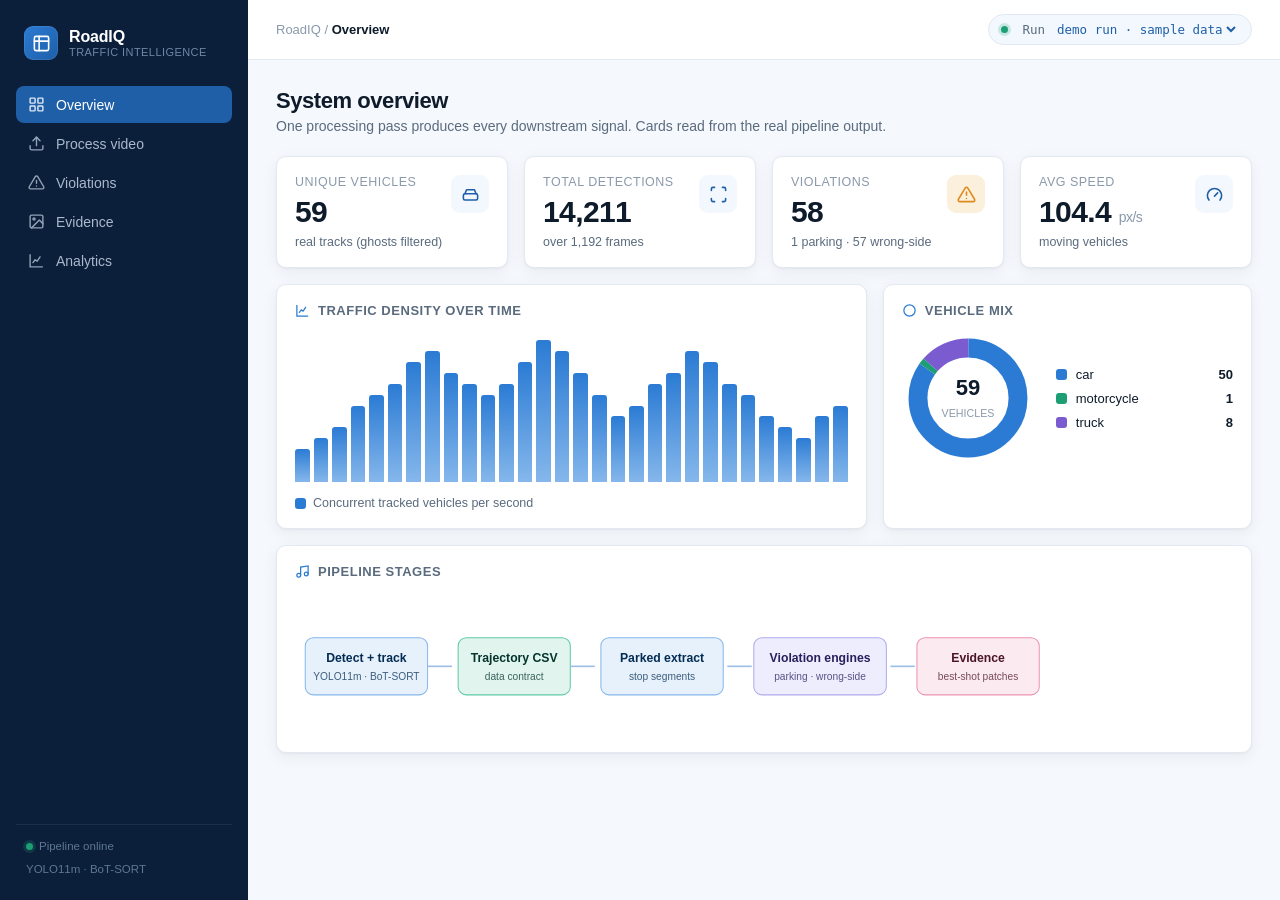
==== commit 3e12c3e1: "Rename 'Sentinel' to 'RoadIQ' in index-2.html" ====
--- a/index-2.html
+++ b/index-2.html
@@ -141,7 +141,7 @@
 <aside class="sidebar">
   <div class="brand">
     <div class="mark"><svg viewBox="0 0 24 24" fill="none" stroke="#fff" stroke-width="2" stroke-linecap="round" stroke-linejoin="round"><path d="M3 9h18M9 3v18"/><rect x="3" y="3" width="18" height="18" rx="2"/></svg></div>
-    <div><h1>Sentinel</h1><div class="tag">Traffic intelligence</div></div>
+    <div><h1>RoadIQ</h1><div class="tag">Traffic intelligence</div></div>
   </div>
   <nav class="nav">
     <a data-page="dashboard" href="/dashboard"><svg viewBox="0 0 24 24" fill="none" stroke="currentColor" stroke-width="2"><rect x="3" y="3" width="7" height="7" rx="1"/><rect x="14" y="3" width="7" height="7" rx="1"/><rect x="3" y="14" width="7" height="7" rx="1"/><rect x="14" y="14" width="7" height="7" rx="1"/></svg>Overview</a>
@@ -155,7 +155,7 @@
 
 <div class="main">
   <header class="topbar">
-    <div class="crumb">Sentinel / <b id="crumb">Overview</b></div>
+    <div class="crumb">RoadIQ / <b id="crumb">Overview</b></div>
     <div class="run-pill"><span class="dot-live"></span><span>Run</span><select id="runSelect"><option>no runs yet</option></select></div>
   </header>
   <div class="content">
